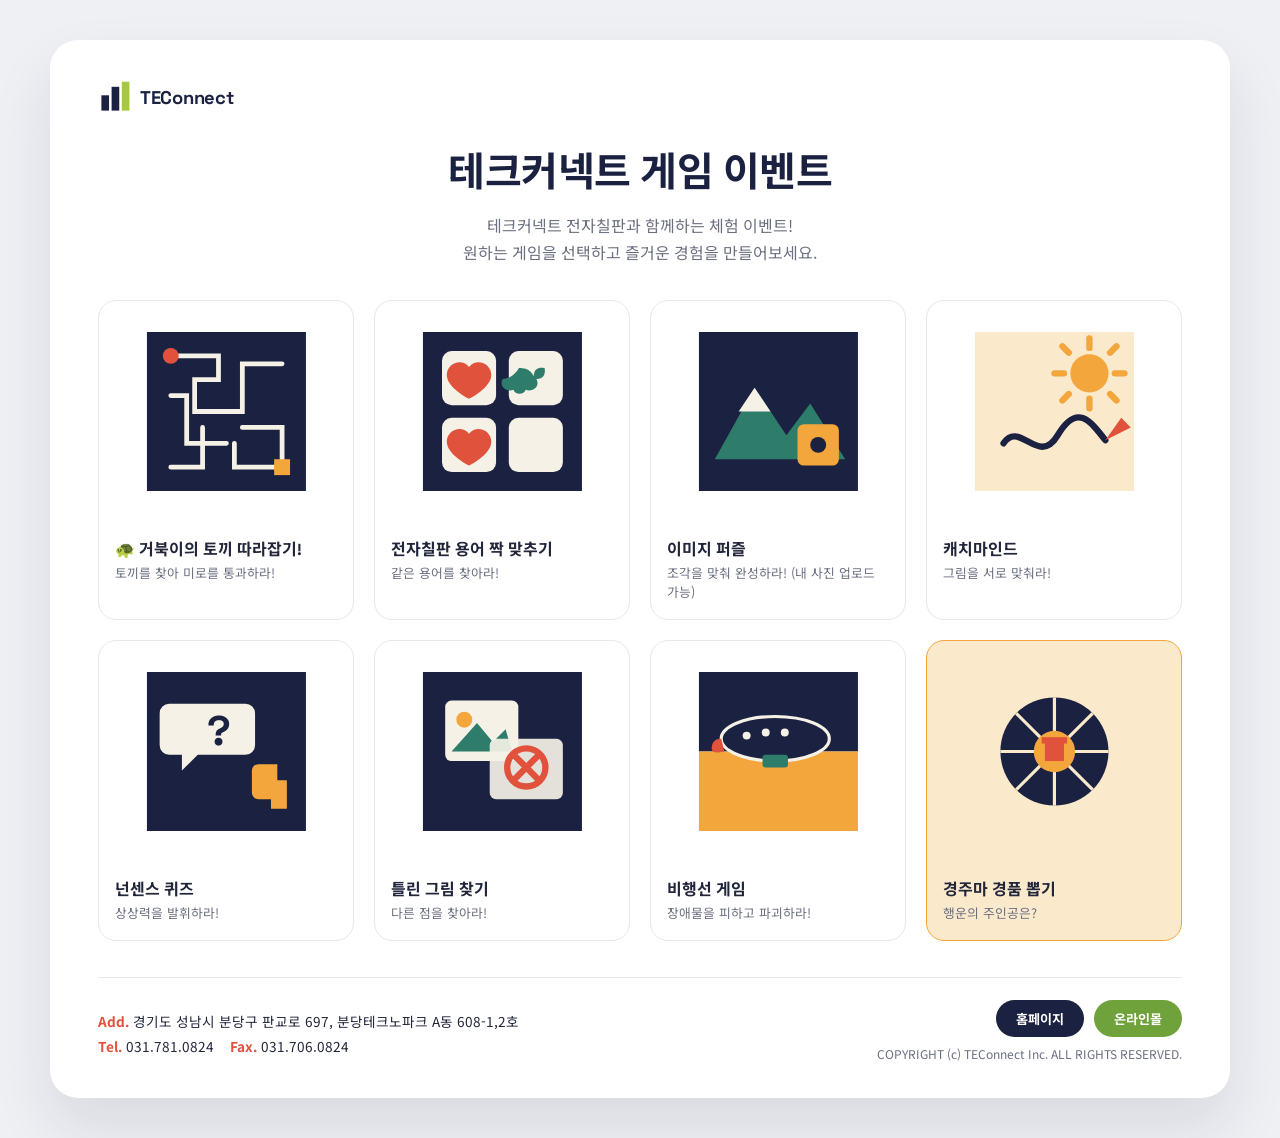
==== index.html @ ec746e6b "Add files via upload" ====
<!DOCTYPE html>
<html lang="ko">
<head>
<meta charset="UTF-8">
<meta name="viewport" content="width=device-width, initial-scale=1.0">
<title>테크커넥트 게임 이벤트</title>
<style>
  @import url('https://fonts.googleapis.com/css2?family=Space+Grotesk:wght@600;700&family=Noto+Sans+KR:wght@400;500;700;900&display=swap');

  :root{
    --page-bg: #EEF0F4;
    --card-bg: #FFFFFF;
    --navy: #1B2140;
    --navy-deep: #12162B;
    --amber: #F3A63B;
    --amber-soft: #FBE9CC;
    --coral: #E1523D;
    --teal: #2E7D6B;
    --ink: #22263B;
    --ink-dim: #6B7080;
    --line: #E7E8EE;
    --lime: #A8C93B;
    --font-display: 'Space Grotesk', 'Noto Sans KR', sans-serif;
    --font-body: 'Noto Sans KR', system-ui, sans-serif;
  }
  *{ box-sizing:border-box; }
  body{
    margin:0;
    min-height:100vh;
    background: var(--page-bg);
    font-family: var(--font-body);
    color: var(--ink);
    display:flex;
    align-items:flex-start;
    justify-content:center;
    padding: 40px 20px;
  }
  .sheet{
    width:100%;
    max-width: 1180px;
    background: var(--card-bg);
    border-radius: 28px;
    box-shadow: 0 30px 60px rgba(27,33,64,0.10);
    padding: 40px 48px 36px;
  }
  .logo{
    display:flex;
    align-items:center;
    gap:8px;
    margin-bottom: 26px;
  }
  .logo svg{ width:34px; height:34px; }
  .logo .wordmark{
    font-family: var(--font-display);
    font-weight:700;
    font-size:1.15rem;
    color: var(--navy);
    letter-spacing: -0.3px;
  }
  .hero{
    text-align:center;
    margin-bottom: 34px;
  }
  .hero h1{
    font-family: var(--font-display);
    font-weight:700;
    font-size: clamp(1.9rem, 4vw, 2.5rem);
    color: var(--navy);
    margin: 0 0 14px;
    letter-spacing: -0.5px;
  }
  .hero p{
    margin:0;
    color: var(--ink-dim);
    font-size: 1rem;
    line-height:1.7;
  }
  .grid{
    display:grid;
    grid-template-columns: repeat(4, 1fr);
    gap: 20px;
    margin-bottom: 36px;
  }
  .card{
    display:block;
    border-radius: 18px;
    border: 1px solid var(--line);
    overflow:hidden;
    background: var(--card-bg);
    text-decoration:none;
    color: inherit;
    transition: transform .15s ease, box-shadow .15s ease;
  }
  .card:hover{ transform: translateY(-4px); box-shadow: 0 16px 28px rgba(27,33,64,0.12); }
  .card .art{
    aspect-ratio: 1.15;
    display:flex;
    align-items:center;
    justify-content:center;
  }
  .card .art svg{ width:72%; height:72%; }
  .card .label{
    padding: 14px 16px 18px;
  }
  .card .label .title{
    font-family: var(--font-display);
    font-weight:700;
    font-size: 1rem;
    color: var(--ink);
    margin-bottom: 3px;
  }
  .card .label .desc{
    font-size: 0.8rem;
    color: var(--ink-dim);
  }
  .card.featured{
    border-color: var(--amber);
    background: var(--amber-soft);
  }
  .card.featured .label{ background: transparent; }

  .foot{
    display:flex;
    flex-wrap:wrap;
    justify-content:space-between;
    align-items:flex-end;
    gap: 20px;
    border-top: 1px solid var(--line);
    padding-top: 22px;
  }
  .foot .info div{ font-size: 0.85rem; color: var(--ink); margin-bottom:4px; line-height:1.6; }
  .foot .info b{ color: var(--coral); margin-right:4px; }
  .foot .right{ text-align:right; }
  .pill-row{ display:flex; gap:10px; margin-bottom:8px; justify-content:flex-end; }
  .pill{
    display:inline-flex;
    align-items:center;
    padding: 9px 20px;
    border-radius: 999px;
    font-size: 0.82rem;
    font-weight:700;
    text-decoration:none;
    color:#fff;
  }
  .pill.navy{ background: var(--navy); }
  .pill.lime{ background: #6FA23A; }
  .copyright{ font-size: 0.75rem; color: var(--ink-dim); }

  @media (max-width: 860px){
    .grid{ grid-template-columns: repeat(2, 1fr); }
    .sheet{ padding: 28px 22px 24px; }
  }
</style>
</head>
<body>

<div class="sheet">
  <div class="logo">
    <svg viewBox="0 0 40 40"><rect x="4" y="18" width="9" height="18" fill="#1B2140"/><rect x="16" y="8" width="9" height="28" fill="#1B2140"/><rect x="28" y="2" width="9" height="34" fill="#A8C93B"/></svg>
    <span class="wordmark">TEConnect</span>
  </div>

  <div class="hero">
    <h1>테크커넥트 게임 이벤트</h1>
    <p>테크커넥트 전자칠판과 함께하는 체험 이벤트!<br>원하는 게임을 선택하고 즐거운 경험을 만들어보세요.</p>
  </div>

  <div class="grid">

    <a class="card" href="maze.html">
      <div class="art">
        <svg viewBox="0 0 100 100">
          <rect width="100" height="100" rx="0" fill="#1B2140"/>
          <g stroke="#F5F1E6" stroke-width="3" fill="none" stroke-linecap="round">
            <path d="M15 15 H45 V30 H30 V50 H60 V20 H85"/>
            <path d="M15 40 H25 V70 H50"/>
            <path d="M60 60 H85 V85 H55 V70"/>
            <path d="M15 85 H35 V60"/>
          </g>
          <circle cx="15" cy="15" r="5" fill="#E1523D"/>
          <rect x="80" y="80" width="10" height="10" fill="#F3A63B"/>
        </svg>
      </div>
      <div class="label">
        <div class="title">🐢 거북이의 토끼 따라잡기!</div>
        <div class="desc">토끼를 찾아 미로를 통과하라!</div>
      </div>
    </a>

    <a class="card" href="match.html">
      <div class="art">
        <svg viewBox="0 0 100 100">
          <rect width="100" height="100" fill="#1B2140"/>
          <rect x="12" y="12" width="34" height="34" rx="6" fill="#F5F1E6"/>
          <rect x="54" y="12" width="34" height="34" rx="6" fill="#F5F1E6"/>
          <rect x="12" y="54" width="34" height="34" rx="6" fill="#F5F1E6"/>
          <rect x="54" y="54" width="34" height="34" rx="6" fill="#F5F1E6"/>
          <path d="M29 22 c-5 -6 -14 -2 -14 5 c0 8 14 15 14 15 s14 -7 14 -15 c0 -7 -9 -11 -14 -5z" fill="#E1523D"/>
          <path d="M71 22 c0 0 -4 8 -12 8 c-3 6 3 10 8 8 c1 4 8 4 9 0 c5 2 11 -2 8 -8 c8 0 6 -8 6 -8 c0 0 -8 -2 -8 6 c-3 -6 -8 -6 -11 -6z" fill="#2E7D6B" transform="translate(0,4) scale(0.85)"/>
          <path d="M29 64 c-5 -6 -14 -2 -14 5 c0 8 14 15 14 15 s14 -7 14 -15 c0 -7 -9 -11 -14 -5z" fill="#E1523D"/>
          <path d="M71 64 c0 0 -4 8 -12 8 c-3 6 3 10 8 8 c1 4 8 4 9 0 c5 2 11 -2 8 -8 c8 0 6 -8 6 -8 c0 0 -8 -2 -8 6 c-3 -6 -8 -6 -11 -6z" fill="#2E7D6B" transform="translate(0,46) scale(0.85)"/>
        </svg>
      </div>
      <div class="label">
        <div class="title">전자칠판 용어 짝 맞추기</div>
        <div class="desc">같은 용어를 찾아라!</div>
      </div>
    </a>

    <a class="card" href="puzzle.html">
      <div class="art">
        <svg viewBox="0 0 100 100">
          <rect width="100" height="100" fill="#1B2140"/>
          <polygon points="10,80 35,35 55,65 70,45 92,80" fill="#2E7D6B"/>
          <polygon points="35,35 45,50 25,50" fill="#F5F1E6"/>
          <rect x="62" y="58" width="26" height="26" rx="4" fill="#F3A63B"/>
          <circle cx="75" cy="71" r="5" fill="#1B2140"/>
        </svg>
      </div>
      <div class="label">
        <div class="title">이미지 퍼즐</div>
        <div class="desc">조각을 맞춰 완성하라! (내 사진 업로드 가능)</div>
      </div>
    </a>

    <a class="card" href="catchmind.html">
      <div class="art">
        <svg viewBox="0 0 100 100">
          <rect width="100" height="100" fill="#FBE9CC"/>
          <circle cx="72" cy="26" r="12" fill="#F3A63B"/>
          <g stroke="#F3A63B" stroke-width="4" stroke-linecap="round">
            <line x1="72" y1="4" x2="72" y2="10"/>
            <line x1="72" y1="42" x2="72" y2="48"/>
            <line x1="50" y1="26" x2="56" y2="26"/>
            <line x1="88" y1="26" x2="94" y2="26"/>
            <line x1="55" y1="9" x2="59" y2="13"/>
            <line x1="85" y1="39" x2="89" y2="43"/>
            <line x1="55" y1="43" x2="59" y2="39"/>
            <line x1="85" y1="13" x2="89" y2="9"/>
          </g>
          <path d="M18 70 C28 55, 40 85, 52 65 S 72 55, 82 68" stroke="#1B2140" stroke-width="4" fill="none" stroke-linecap="round"/>
          <path d="M82 68 l10 -14 l6 6 z" fill="#E1523D"/>
        </svg>
      </div>
      <div class="label">
        <div class="title">캐치마인드</div>
        <div class="desc">그림을 서로 맞춰라!</div>
      </div>
    </a>

    <a class="card" href="nonsense.html">
      <div class="art">
        <svg viewBox="0 0 100 100">
          <rect width="100" height="100" fill="#1B2140"/>
          <path d="M14 20 h48 a6 6 0 0 1 6 6 v20 a6 6 0 0 1 -6 6 h-30 l-10 10 v-10 h-8 a6 6 0 0 1 -6 -6 v-20 a6 6 0 0 1 6 -6z" fill="#F5F1E6"/>
          <text x="38" y="46" font-size="26" font-weight="700" fill="#1B2140" font-family="Space Grotesk, sans-serif">?</text>
          <path d="M64 58 h18 v10 h6 v18 h-10 v-6 h-8 a4 4 0 0 1 -4 -4 v-14 a4 4 0 0 1 4 -4z" fill="#F3A63B"/>
        </svg>
      </div>
      <div class="label">
        <div class="title">넌센스 퀴즈</div>
        <div class="desc">상상력을 발휘하라!</div>
      </div>
    </a>

    <a class="card" href="hiddencatch.html">
      <div class="art">
        <svg viewBox="0 0 100 100">
          <rect width="100" height="100" fill="#1B2140"/>
          <rect x="14" y="18" width="46" height="38" rx="4" fill="#F5F1E6"/>
          <circle cx="26" cy="30" r="5" fill="#F3A63B"/>
          <polygon points="18,50 34,32 44,44 52,36 56,50" fill="#2E7D6B"/>
          <rect x="42" y="42" width="46" height="38" rx="4" fill="#F5F1E6" opacity="0.92"/>
          <circle cx="65" cy="60" r="12" fill="none" stroke="#E1523D" stroke-width="4"/>
          <line x1="57" y1="52" x2="73" y2="68" stroke="#E1523D" stroke-width="4" stroke-linecap="round"/>
          <line x1="73" y1="52" x2="57" y2="68" stroke="#E1523D" stroke-width="4" stroke-linecap="round"/>
        </svg>
      </div>
      <div class="label">
        <div class="title">틀린 그림 찾기</div>
        <div class="desc">다른 점을 찾아라!</div>
      </div>
    </a>

    <a class="card" href="flight.html">
      <div class="art">
        <svg viewBox="0 0 100 100">
          <rect width="100" height="50" fill="#1B2140"/>
          <rect y="50" width="100" height="50" fill="#F3A63B"/>
          <ellipse cx="48" cy="42" rx="34" ry="14" fill="#1B2140" stroke="#F5F1E6" stroke-width="2"/>
          <path d="M14 42 Q8 42 8 48 Q8 52 16 50z" fill="#E1523D"/>
          <rect x="40" y="52" width="16" height="8" rx="2" fill="#2E7D6B"/>
          <circle cx="30" cy="40" r="2.5" fill="#F5F1E6"/>
          <circle cx="42" cy="38" r="2.5" fill="#F5F1E6"/>
          <circle cx="54" cy="38" r="2.5" fill="#F5F1E6"/>
        </svg>
      </div>
      <div class="label">
        <div class="title">비행선 게임</div>
        <div class="desc">장애물을 피하고 파괴하라!</div>
      </div>
    </a>

    <a class="card featured" href="race.html">
      <div class="art">
        <svg viewBox="0 0 100 100">
          <rect width="100" height="100" fill="#FBE9CC"/>
          <circle cx="50" cy="50" r="34" fill="#1B2140"/>
          <g stroke="#FBE9CC" stroke-width="2">
            <line x1="50" y1="16" x2="50" y2="84"/>
            <line x1="16" y1="50" x2="84" y2="50"/>
            <line x1="26" y1="26" x2="74" y2="74"/>
            <line x1="74" y1="26" x2="26" y2="74"/>
          </g>
          <circle cx="50" cy="50" r="13" fill="#F3A63B"/>
          <rect x="44" y="44" width="12" height="12" fill="#E1523D"/>
          <rect x="42" y="41" width="16" height="4" fill="#E1523D"/>
        </svg>
      </div>
      <div class="label">
        <div class="title">경주마 경품 뽑기</div>
        <div class="desc">행운의 주인공은?</div>
      </div>
    </a>

  </div>

  <div class="foot">
    <div class="info">
      <div><b>Add.</b>경기도 성남시 분당구 판교로 697, 분당테크노파크 A동 608-1,2호</div>
      <div><b>Tel.</b>031.781.0824 &nbsp;&nbsp; <b>Fax.</b>031.706.0824</div>
    </div>
    <div class="right">
      <div class="pill-row">
        <a class="pill navy" href="https://teconnect.co.kr/" target="_blank" rel="noopener">홈페이지</a>
        <a class="pill lime" href="https://smartstore.naver.com/teconnect" target="_blank" rel="noopener">온라인몰</a>
      </div>
      <div class="copyright">COPYRIGHT (c) TEConnect Inc. ALL RIGHTS RESERVED.</div>
    </div>
  </div>
</div>

</body>
</html>
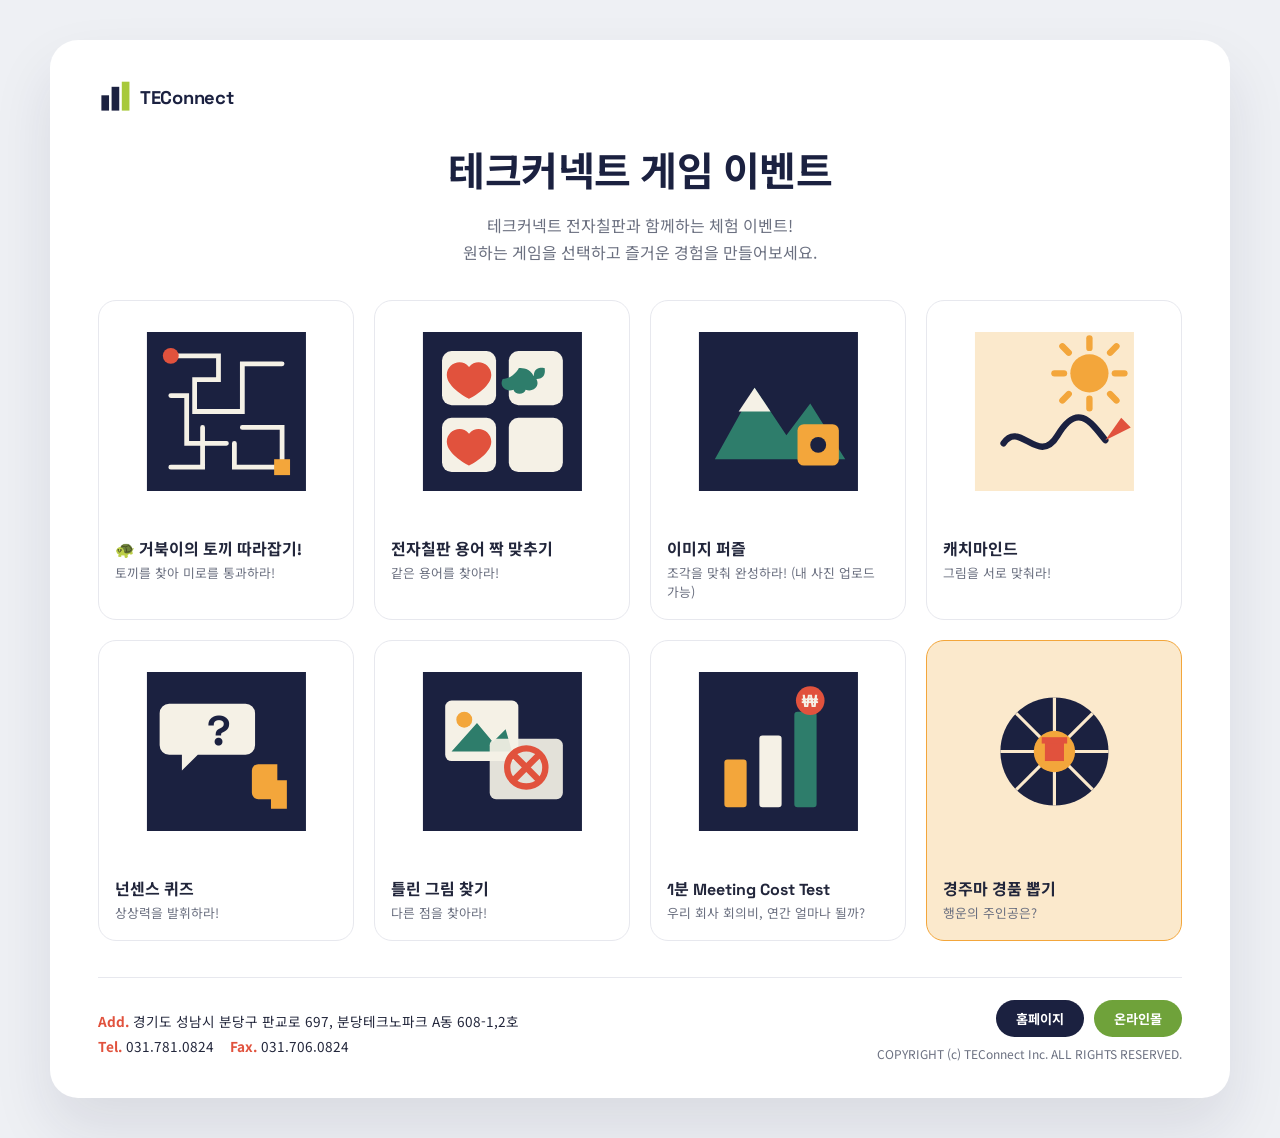
==== commit 3dc91871: "Add files via upload" ====
--- a/index.html
+++ b/index.html
@@ -285,19 +285,17 @@
     <a class="card" href="flight.html">
       <div class="art">
         <svg viewBox="0 0 100 100">
-          <rect width="100" height="50" fill="#1B2140"/>
-          <rect y="50" width="100" height="50" fill="#F3A63B"/>
-          <ellipse cx="48" cy="42" rx="34" ry="14" fill="#1B2140" stroke="#F5F1E6" stroke-width="2"/>
-          <path d="M14 42 Q8 42 8 48 Q8 52 16 50z" fill="#E1523D"/>
-          <rect x="40" y="52" width="16" height="8" rx="2" fill="#2E7D6B"/>
-          <circle cx="30" cy="40" r="2.5" fill="#F5F1E6"/>
-          <circle cx="42" cy="38" r="2.5" fill="#F5F1E6"/>
-          <circle cx="54" cy="38" r="2.5" fill="#F5F1E6"/>
-        </svg>
-      </div>
-      <div class="label">
-        <div class="title">비행선 게임</div>
-        <div class="desc">장애물을 피하고 파괴하라!</div>
+          <rect width="100" height="100" fill="#1B2140"/>
+          <rect x="16" y="55" width="14" height="30" rx="2" fill="#F3A63B"/>
+          <rect x="38" y="40" width="14" height="45" rx="2" fill="#F5F1E6"/>
+          <rect x="60" y="25" width="14" height="60" rx="2" fill="#2E7D6B"/>
+          <circle cx="70" cy="18" r="9" fill="#E1523D"/>
+          <text x="70" y="22" font-size="11" font-weight="700" fill="#F5F1E6" text-anchor="middle" font-family="Space Grotesk, sans-serif">₩</text>
+        </svg>
+      </div>
+      <div class="label">
+        <div class="title">1분 Meeting Cost Test</div>
+        <div class="desc">우리 회사 회의비, 연간 얼마나 될까?</div>
       </div>
     </a>
 
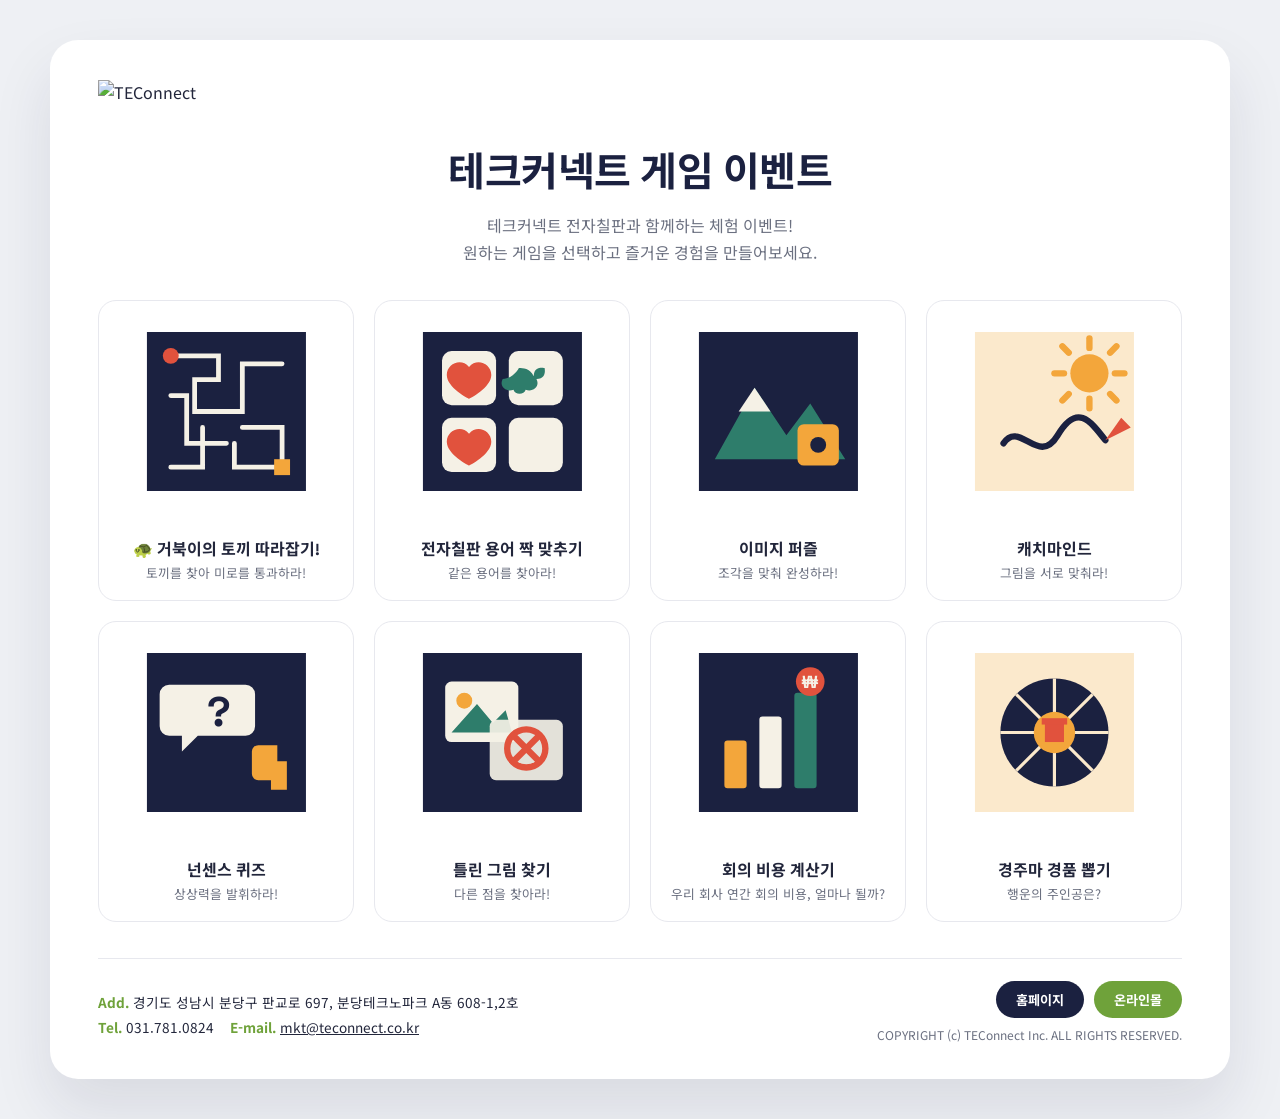
==== commit bff48cd9: "Add files via upload" ====
--- a/index.html
+++ b/index.html
@@ -101,6 +101,7 @@
   .card .art svg{ width:72%; height:72%; }
   .card .label{
     padding: 14px 16px 18px;
+    text-align: center;
   }
   .card .label .title{
     font-family: var(--font-display);
@@ -129,7 +130,7 @@
     padding-top: 22px;
   }
   .foot .info div{ font-size: 0.85rem; color: var(--ink); margin-bottom:4px; line-height:1.6; }
-  .foot .info b{ color: var(--coral); margin-right:4px; }
+  .foot .info b{ color: #6FA23A; margin-right:4px; }
   .foot .right{ text-align:right; }
   .pill-row{ display:flex; gap:10px; margin-bottom:8px; justify-content:flex-end; }
   .pill{
@@ -156,8 +157,7 @@
 
 <div class="sheet">
   <div class="logo">
-    <svg viewBox="0 0 40 40"><rect x="4" y="18" width="9" height="18" fill="#1B2140"/><rect x="16" y="8" width="9" height="28" fill="#1B2140"/><rect x="28" y="2" width="9" height="34" fill="#A8C93B"/></svg>
-    <span class="wordmark">TEConnect</span>
+    <img src="logo.png" alt="TEConnect" style="height:34px; width:auto;">
   </div>
 
   <div class="hero">
@@ -219,7 +219,7 @@
       </div>
       <div class="label">
         <div class="title">이미지 퍼즐</div>
-        <div class="desc">조각을 맞춰 완성하라! (내 사진 업로드 가능)</div>
+        <div class="desc">조각을 맞춰 완성하라!</div>
       </div>
     </a>
 
@@ -294,12 +294,12 @@
         </svg>
       </div>
       <div class="label">
-        <div class="title">1분 Meeting Cost Test</div>
-        <div class="desc">우리 회사 회의비, 연간 얼마나 될까?</div>
-      </div>
-    </a>
-
-    <a class="card featured" href="race.html">
+        <div class="title">회의 비용 계산기</div>
+        <div class="desc">우리 회사 연간 회의 비용, 얼마나 될까?</div>
+      </div>
+    </a>
+
+    <a class="card" href="race.html">
       <div class="art">
         <svg viewBox="0 0 100 100">
           <rect width="100" height="100" fill="#FBE9CC"/>
@@ -326,7 +326,7 @@
   <div class="foot">
     <div class="info">
       <div><b>Add.</b>경기도 성남시 분당구 판교로 697, 분당테크노파크 A동 608-1,2호</div>
-      <div><b>Tel.</b>031.781.0824 &nbsp;&nbsp; <b>Fax.</b>031.706.0824</div>
+      <div><b>Tel.</b>031.781.0824 &nbsp;&nbsp; <b>E-mail.</b><a href="mailto:mkt@teconnect.co.kr" style="color:inherit;">mkt@teconnect.co.kr</a></div>
     </div>
     <div class="right">
       <div class="pill-row">
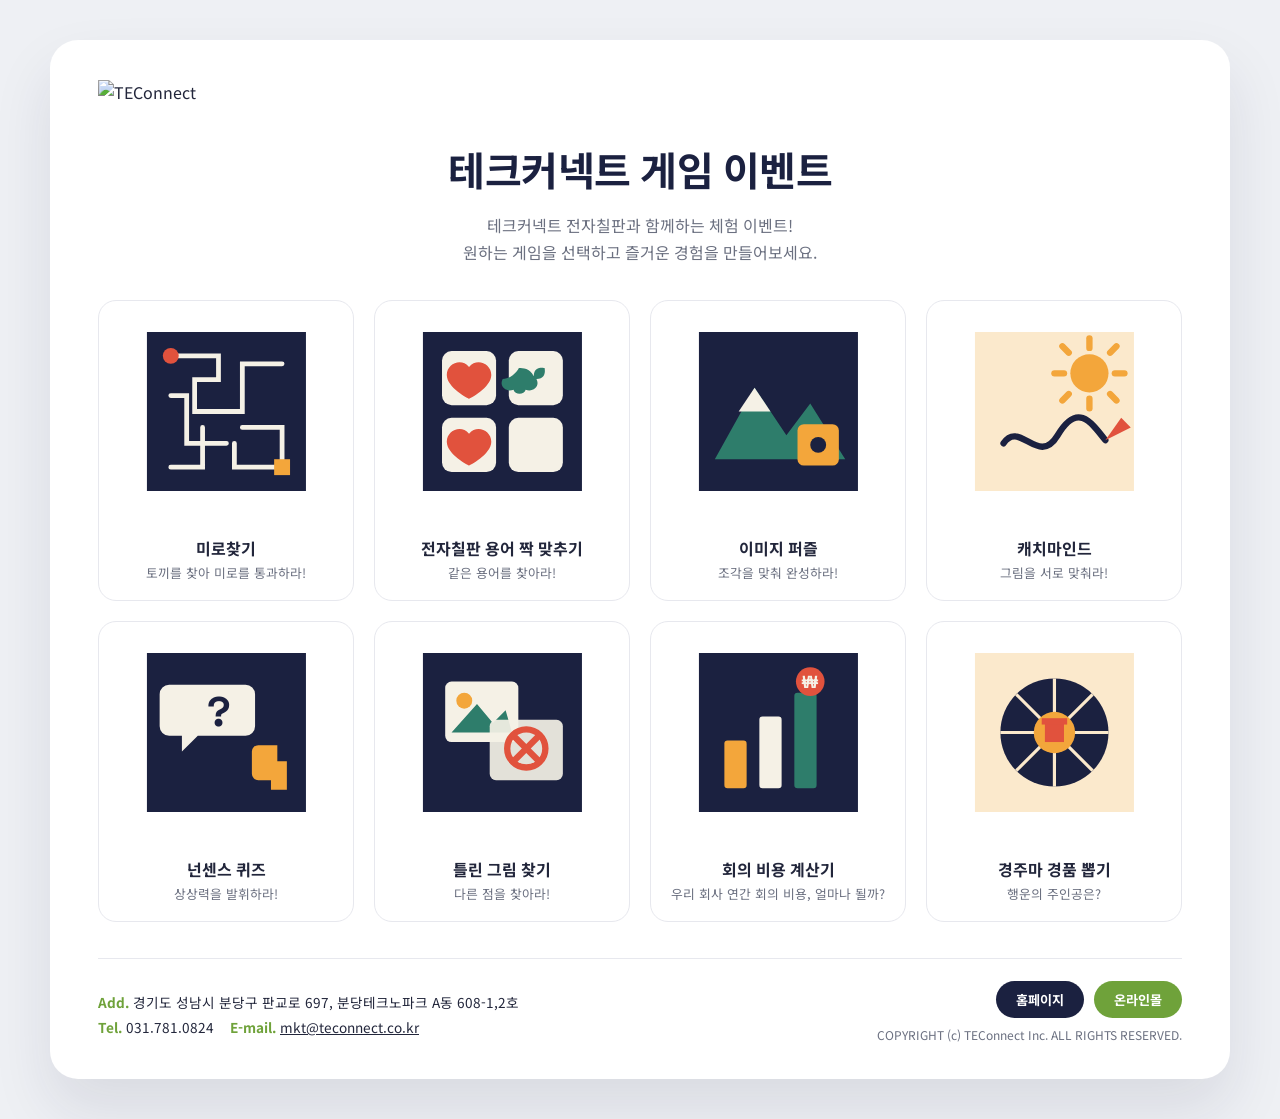
==== commit 9fabf168: "Rename index (2).html to index.html" ====
--- a/index.html
+++ b/index.html
@@ -182,7 +182,7 @@
         </svg>
       </div>
       <div class="label">
-        <div class="title">🐢 거북이의 토끼 따라잡기!</div>
+        <div class="title">미로찾기</div>
         <div class="desc">토끼를 찾아 미로를 통과하라!</div>
       </div>
     </a>
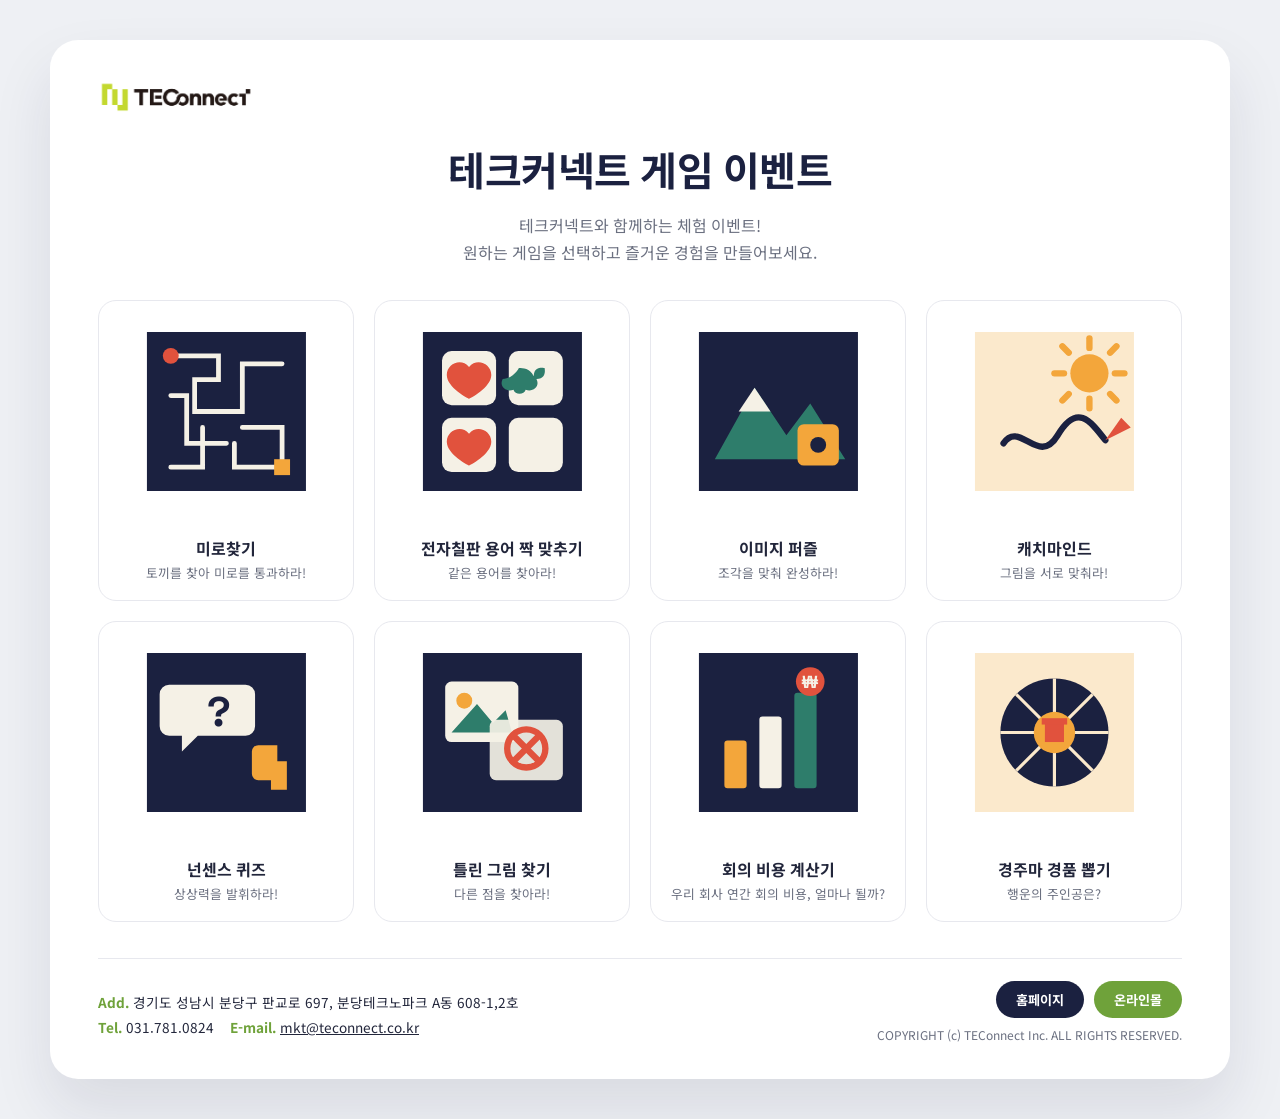
==== commit f838b698: "Add files via upload" ====
--- a/index.html
+++ b/index.html
@@ -162,7 +162,7 @@
 
   <div class="hero">
     <h1>테크커넥트 게임 이벤트</h1>
-    <p>테크커넥트 전자칠판과 함께하는 체험 이벤트!<br>원하는 게임을 선택하고 즐거운 경험을 만들어보세요.</p>
+    <p>테크커넥트와 함께하는 체험 이벤트!<br>원하는 게임을 선택하고 즐거운 경험을 만들어보세요.</p>
   </div>
 
   <div class="grid">
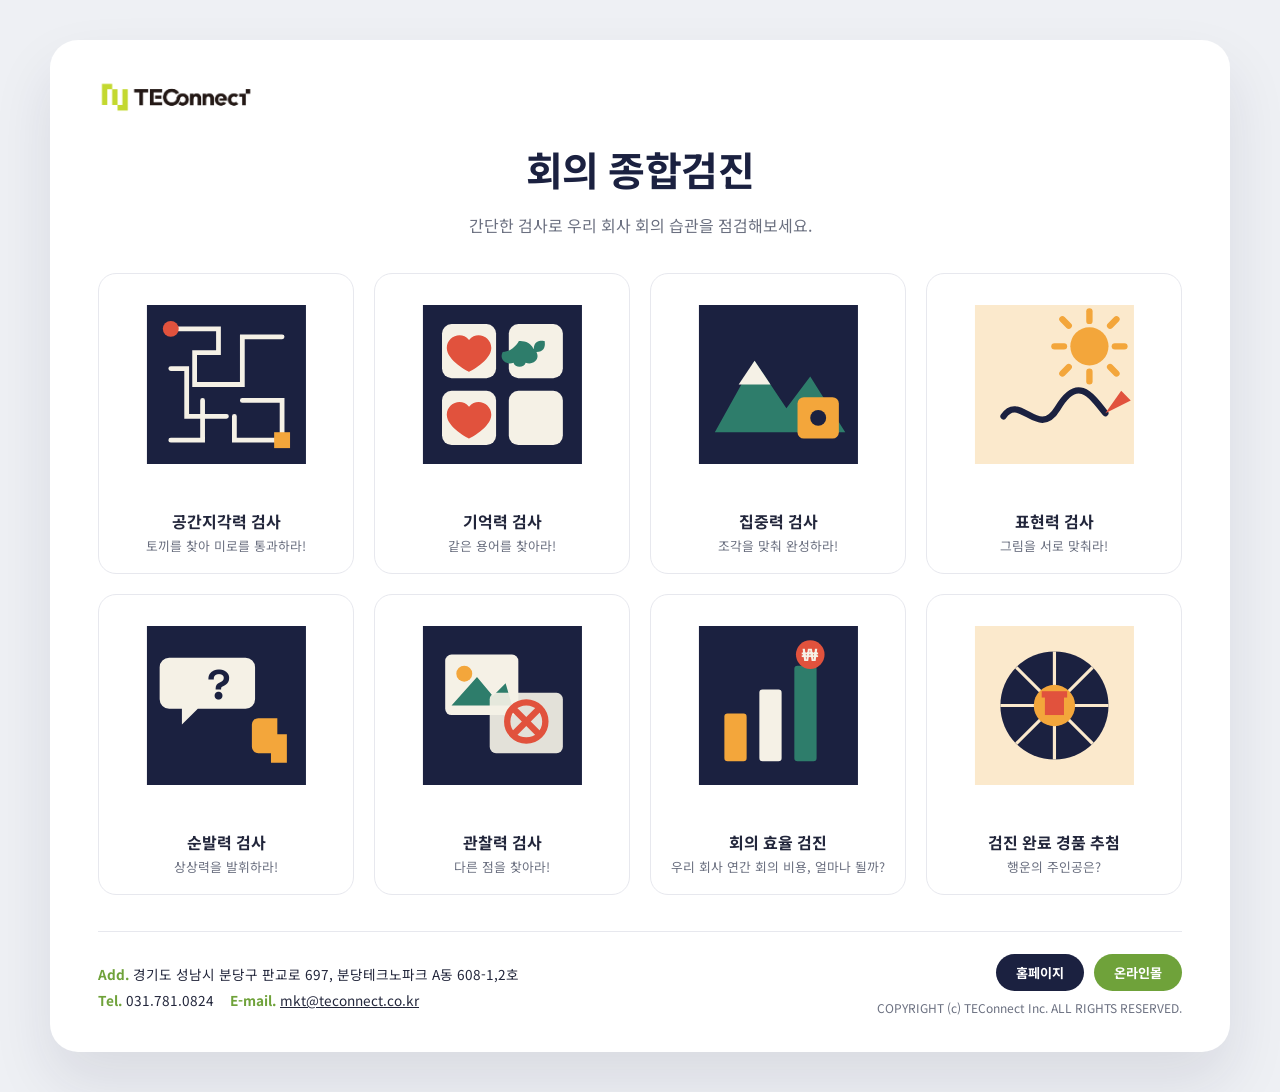
==== commit 27e14c04: "Add files via upload" ====
--- a/index.html
+++ b/index.html
@@ -3,7 +3,7 @@
 <head>
 <meta charset="UTF-8">
 <meta name="viewport" content="width=device-width, initial-scale=1.0">
-<title>테크커넥트 게임 이벤트</title>
+<title>회의 종합검진 · 테크커넥트</title>
 <style>
   @import url('https://fonts.googleapis.com/css2?family=Space+Grotesk:wght@600;700&family=Noto+Sans+KR:wght@400;500;700;900&display=swap');
 
@@ -161,8 +161,8 @@
   </div>
 
   <div class="hero">
-    <h1>테크커넥트 게임 이벤트</h1>
-    <p>테크커넥트와 함께하는 체험 이벤트!<br>원하는 게임을 선택하고 즐거운 경험을 만들어보세요.</p>
+    <h1>회의 종합검진</h1>
+    <p>간단한 검사로 우리 회사 회의 습관을 점검해보세요.</p>
   </div>
 
   <div class="grid">
@@ -182,7 +182,7 @@
         </svg>
       </div>
       <div class="label">
-        <div class="title">미로찾기</div>
+        <div class="title">공간지각력 검사</div>
         <div class="desc">토끼를 찾아 미로를 통과하라!</div>
       </div>
     </a>
@@ -202,7 +202,7 @@
         </svg>
       </div>
       <div class="label">
-        <div class="title">전자칠판 용어 짝 맞추기</div>
+        <div class="title">기억력 검사</div>
         <div class="desc">같은 용어를 찾아라!</div>
       </div>
     </a>
@@ -218,7 +218,7 @@
         </svg>
       </div>
       <div class="label">
-        <div class="title">이미지 퍼즐</div>
+        <div class="title">집중력 검사</div>
         <div class="desc">조각을 맞춰 완성하라!</div>
       </div>
     </a>
@@ -243,7 +243,7 @@
         </svg>
       </div>
       <div class="label">
-        <div class="title">캐치마인드</div>
+        <div class="title">표현력 검사</div>
         <div class="desc">그림을 서로 맞춰라!</div>
       </div>
     </a>
@@ -258,7 +258,7 @@
         </svg>
       </div>
       <div class="label">
-        <div class="title">넌센스 퀴즈</div>
+        <div class="title">순발력 검사</div>
         <div class="desc">상상력을 발휘하라!</div>
       </div>
     </a>
@@ -277,7 +277,7 @@
         </svg>
       </div>
       <div class="label">
-        <div class="title">틀린 그림 찾기</div>
+        <div class="title">관찰력 검사</div>
         <div class="desc">다른 점을 찾아라!</div>
       </div>
     </a>
@@ -294,7 +294,7 @@
         </svg>
       </div>
       <div class="label">
-        <div class="title">회의 비용 계산기</div>
+        <div class="title">회의 효율 검진</div>
         <div class="desc">우리 회사 연간 회의 비용, 얼마나 될까?</div>
       </div>
     </a>
@@ -316,7 +316,7 @@
         </svg>
       </div>
       <div class="label">
-        <div class="title">경주마 경품 뽑기</div>
+        <div class="title">검진 완료 경품 추첨</div>
         <div class="desc">행운의 주인공은?</div>
       </div>
     </a>
